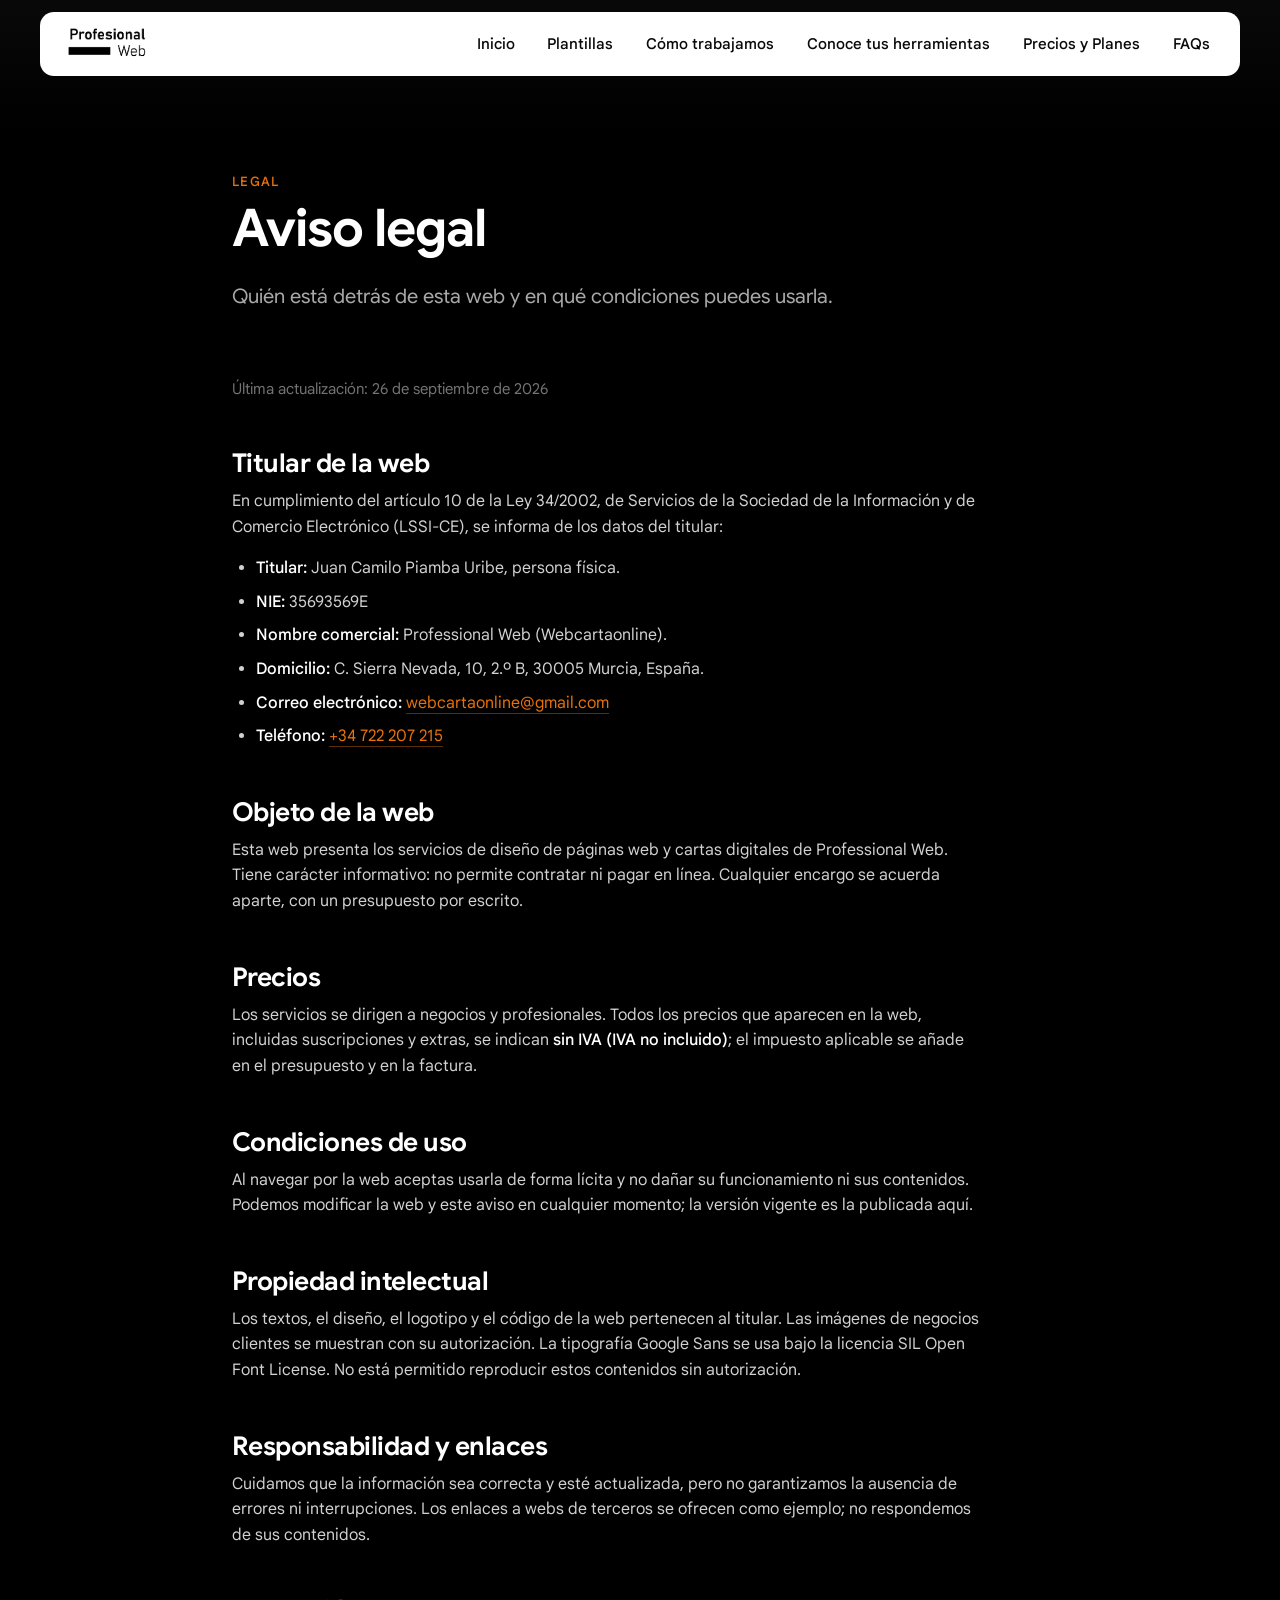
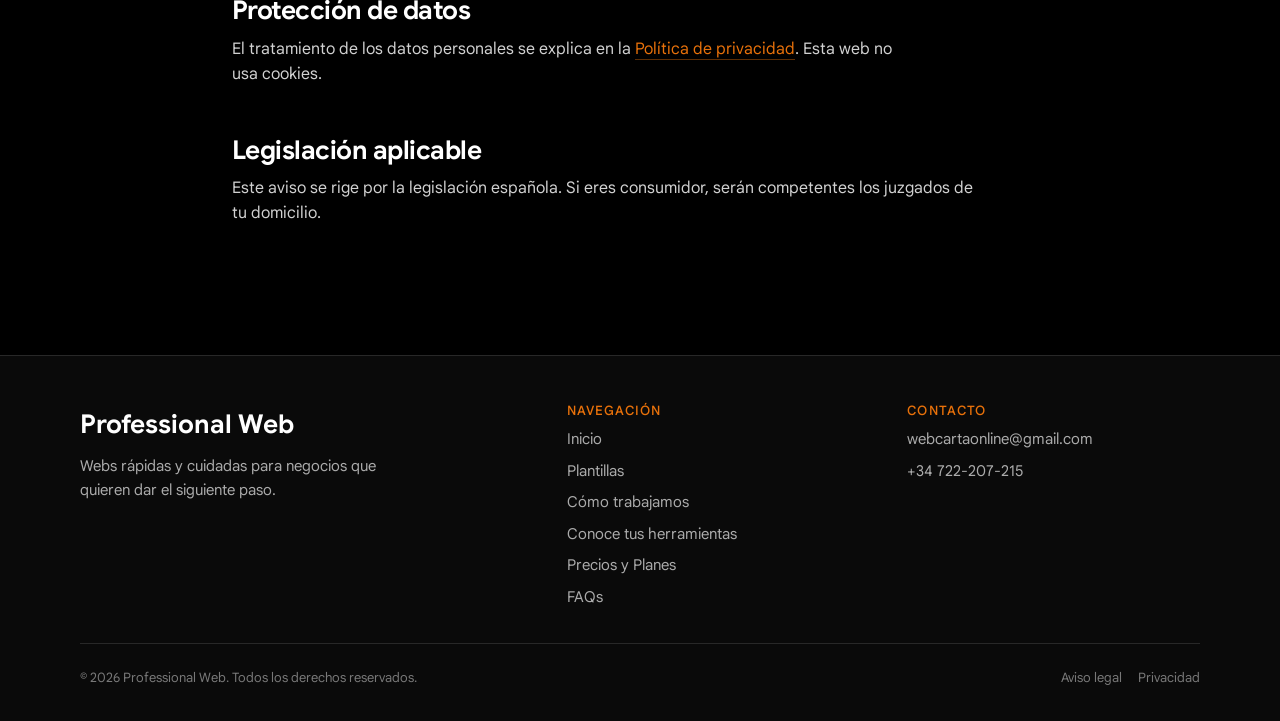
==== aviso-legal.html @ 3899ce71 "política de privacidad" ====
<!DOCTYPE html>
<html lang="es">

<head>
    <meta charset="UTF-8">
    <meta name="viewport" content="width=device-width, initial-scale=1.0">

    <title>Aviso legal — Professional Web</title>
    <meta name="description" content="Datos del titular de Professional Web y condiciones de uso de la web.">
    <meta name="theme-color" content="#0a0a0a">

    <!-- Favicon: .ico para compatibilidad amplia, .png para pantallas de alta densidad -->
    <link rel="icon" href="Recursos/img/Logo/favicon.ico" sizes="32x32">
    <link rel="icon" href="Recursos/img/Logo/favicon.png" type="image/png">
    <link rel="apple-touch-icon" href="Recursos/img/Logo/favicon.png">

    <!-- Google Sans servida desde el propio dominio (sin peticiones a Google) -->
    <link rel="preload" href="Recursos/fonts/GoogleSans-Variable.woff2" as="font" type="font/woff2" crossorigin>

    <link rel="stylesheet" href="index.css">

    <!-- Guardián de la animación de entrada: marca el documento antes de pintar
         para que no haya parpadeo. Si el navegador no soporta IntersectionObserver
         o se pide reducir el movimiento, no se marca y todo se ve desde el inicio. -->
    <script>
        if ("IntersectionObserver" in window &&
            !window.matchMedia("(prefers-reduced-motion: reduce)").matches) {
            document.documentElement.classList.add("js-reveal");
        }
    </script>

    <!-- Componentes compartidos (cabecera y pie). Van SIN defer para que las
         etiquetas <pw-header> y <pw-footer> se pinten junto con la página. -->
    <script src="js/components/site-data.js"></script>
    <script src="js/components/atoms.js"></script>
    <script src="js/components/molecules.js"></script>
    <script src="js/components/organisms.js"></script>

    <script src="js/navbar.js" defer></script>
    <script src="js/reveal.js" defer></script>
</head>

<body>

    <!-- Cabecera: skip-link + navbar + ventana de navegación móvil (js/components/organisms.js) -->
    <pw-header current="aviso-legal.html"></pw-header>

    <main id="contenido">

        <section class="section section--below-nav" aria-labelledby="aviso-titulo">
            <div class="container container--narrow">

                <div class="page-header">
                    <p class="page-header__eyebrow">Legal</p>
                    <h1 class="page-header__title" id="aviso-titulo">Aviso legal</h1>
                    <p class="page-header__lead">
                        Quién está detrás de esta web y en qué condiciones puedes usarla.
                    </p>
                </div>

                <div class="legal">
                    <p class="legal__updated">Última actualización: 26 de septiembre de 2026</p>

                    <h2>Titular de la web</h2>
                    <p>En cumplimiento del artículo 10 de la Ley 34/2002, de Servicios de la Sociedad de la Información y de Comercio Electrónico (LSSI-CE), se informa de los datos del titular:</p>
                    <ul>
                        <li><strong>Titular:</strong> Juan Camilo Piamba Uribe, persona física.</li>
                        <li><strong>NIE:</strong> 35693569E</li>
                        <li><strong>Nombre comercial:</strong> Professional Web (Webcartaonline).</li>
                        <li><strong>Domicilio:</strong> C. Sierra Nevada, 10, 2.º B, 30005 Murcia, España.</li>
                        <li><strong>Correo electrónico:</strong> <a href="mailto:webcartaonline@gmail.com">webcartaonline@gmail.com</a></li>
                        <li><strong>Teléfono:</strong> <a href="tel:+34722207215">+34 722 207 215</a></li>
                    </ul>

                    <h2>Objeto de la web</h2>
                    <p>Esta web presenta los servicios de diseño de páginas web y cartas digitales de Professional Web. Tiene carácter informativo: no permite contratar ni pagar en línea. Cualquier encargo se acuerda aparte, con un presupuesto por escrito.</p>

                    <h2>Precios</h2>
                    <p>Los servicios se dirigen a negocios y profesionales. Todos los precios que aparecen en la web, incluidas suscripciones y extras, se indican <strong>sin IVA (IVA no incluido)</strong>; el impuesto aplicable se añade en el presupuesto y en la factura.</p>

                    <h2>Condiciones de uso</h2>
                    <p>Al navegar por la web aceptas usarla de forma lícita y no dañar su funcionamiento ni sus contenidos. Podemos modificar la web y este aviso en cualquier momento; la versión vigente es la publicada aquí.</p>

                    <h2>Propiedad intelectual</h2>
                    <p>Los textos, el diseño, el logotipo y el código de la web pertenecen al titular. Las imágenes de negocios clientes se muestran con su autorización. La tipografía Google Sans se usa bajo la licencia SIL Open Font License. No está permitido reproducir estos contenidos sin autorización.</p>

                    <h2>Responsabilidad y enlaces</h2>
                    <p>Cuidamos que la información sea correcta y esté actualizada, pero no garantizamos la ausencia de errores ni interrupciones. Los enlaces a webs de terceros se ofrecen como ejemplo; no respondemos de sus contenidos.</p>

                    <h2>Protección de datos</h2>
                    <p>El tratamiento de los datos personales se explica en la <a href="privacidad.html">Política de privacidad</a>. Esta web no usa cookies.</p>

                    <h2>Legislación aplicable</h2>
                    <p>Este aviso se rige por la legislación española. Si eres consumidor, serán competentes los juzgados de tu domicilio.</p>
                </div>

            </div>
        </section>

    </main>

    <!-- Pie (js/components/organisms.js) -->
    <pw-footer></pw-footer>

</body>

</html>
---- index.css ----
/* ==========================================================================
   PROFESSIONAL WEB — Punto de entrada de estilos.
   Orden de cascada: tokens → base → layout → componentes.
   Cada página solo necesita enlazar este archivo.
   ========================================================================== */

@layer tokens, base, layout, components;

@import url("css/tokens.css") layer(tokens);
@import url("css/base.css") layer(base);
@import url("css/layout.css") layer(layout);

@import url("css/components/button.css") layer(components);
@import url("css/components/navbar.css") layer(components);
@import url("css/components/page-menu.css") layer(components);
@import url("css/components/hero.css") layer(components);
@import url("css/components/marquee.css") layer(components);
@import url("css/components/feature.css") layer(components);
@import url("css/components/page-header.css") layer(components);
@import url("css/components/gallery.css") layer(components);
@import url("css/components/anatomy.css") layer(components);
@import url("css/components/step.css") layer(components);
@import url("css/components/plan.css") layer(components);
@import url("css/components/table.css") layer(components);
@import url("css/components/faq.css") layer(components);
@import url("css/components/cta.css") layer(components);
@import url("css/components/tools.css") layer(components);
@import url("css/components/legal.css") layer(components);
@import url("css/components/footer.css") layer(components);
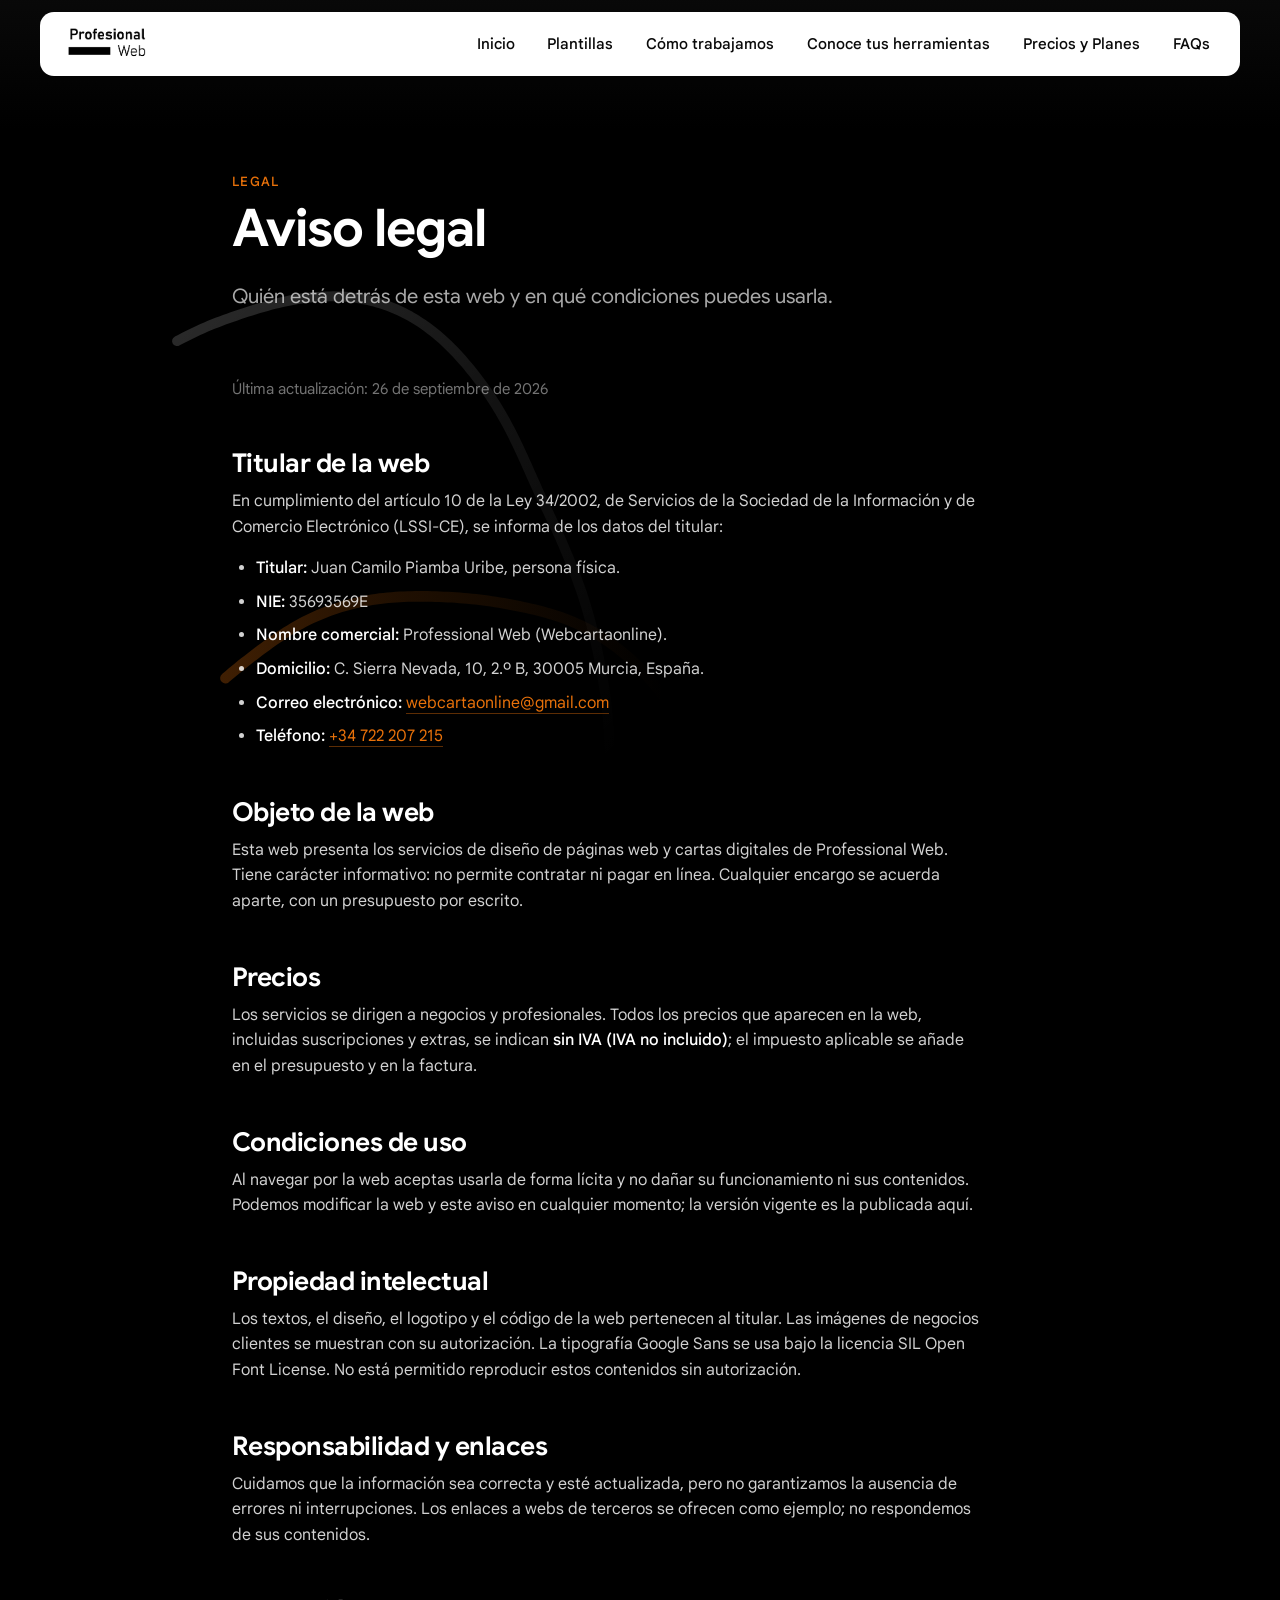
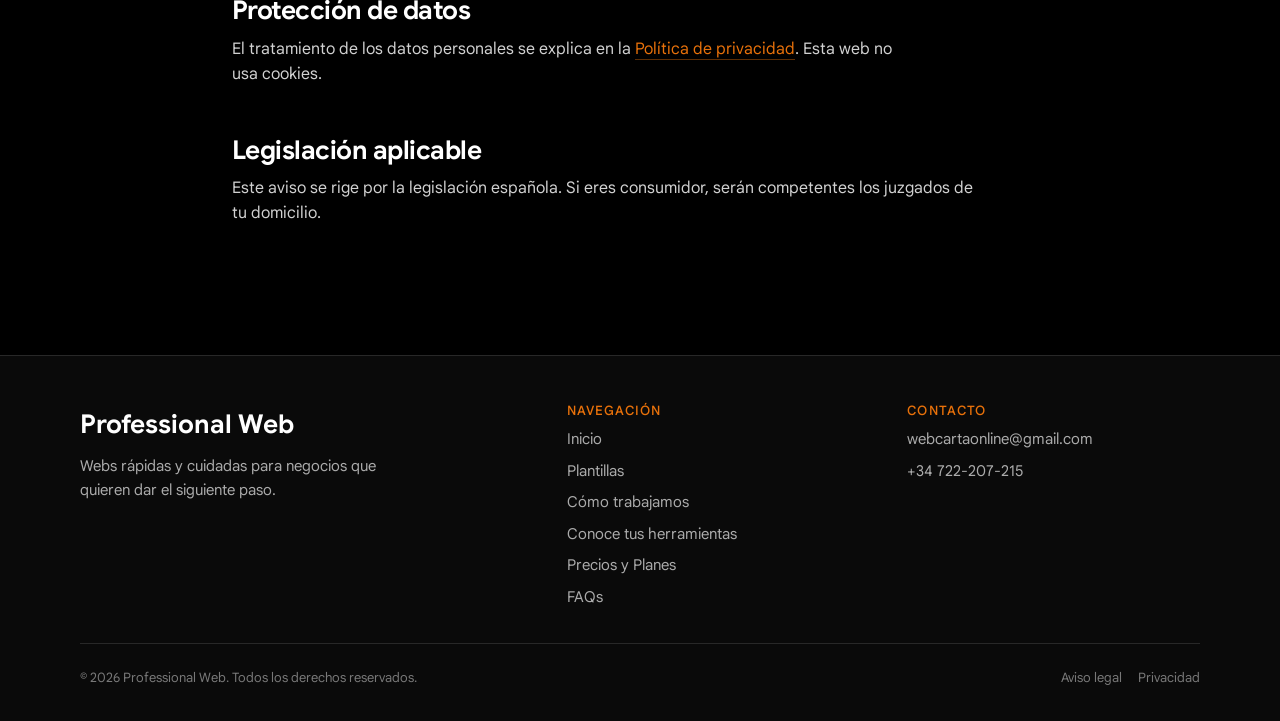
==== commit 2eaffcfb: "Animaciónes" ====
--- a/aviso-legal.html
+++ b/aviso-legal.html
@@ -38,6 +38,8 @@
 
     <script src="js/navbar.js" defer></script>
     <script src="js/reveal.js" defer></script>
+    <script src="js/background-lines.js" defer></script>
+    <script src="js/card-glow.js" defer></script>
 </head>
 
 <body>
--- a/index.css
+++ b/index.css
@@ -27,3 +27,17 @@
 @import url("css/components/tools.css") layer(components);
 @import url("css/components/legal.css") layer(components);
 @import url("css/components/footer.css") layer(components);
+@import url("css/components/glow.css") layer(components);
+
+/* Fondo negro fuera de las capas y con más especificidad: al ser <main>
+   transparente (líneas de fondo), garantiza el negro (en <html>) aunque un visor
+   externo intente anular el fondo de html/body. */
+:root:root {
+    background-color: #000000;
+}
+
+/* El body NO debe pintar fondo propio: taparía la portada y las líneas,
+   que están en capas negativas (z-index < 0). */
+:root:root body {
+    background-color: transparent;
+}
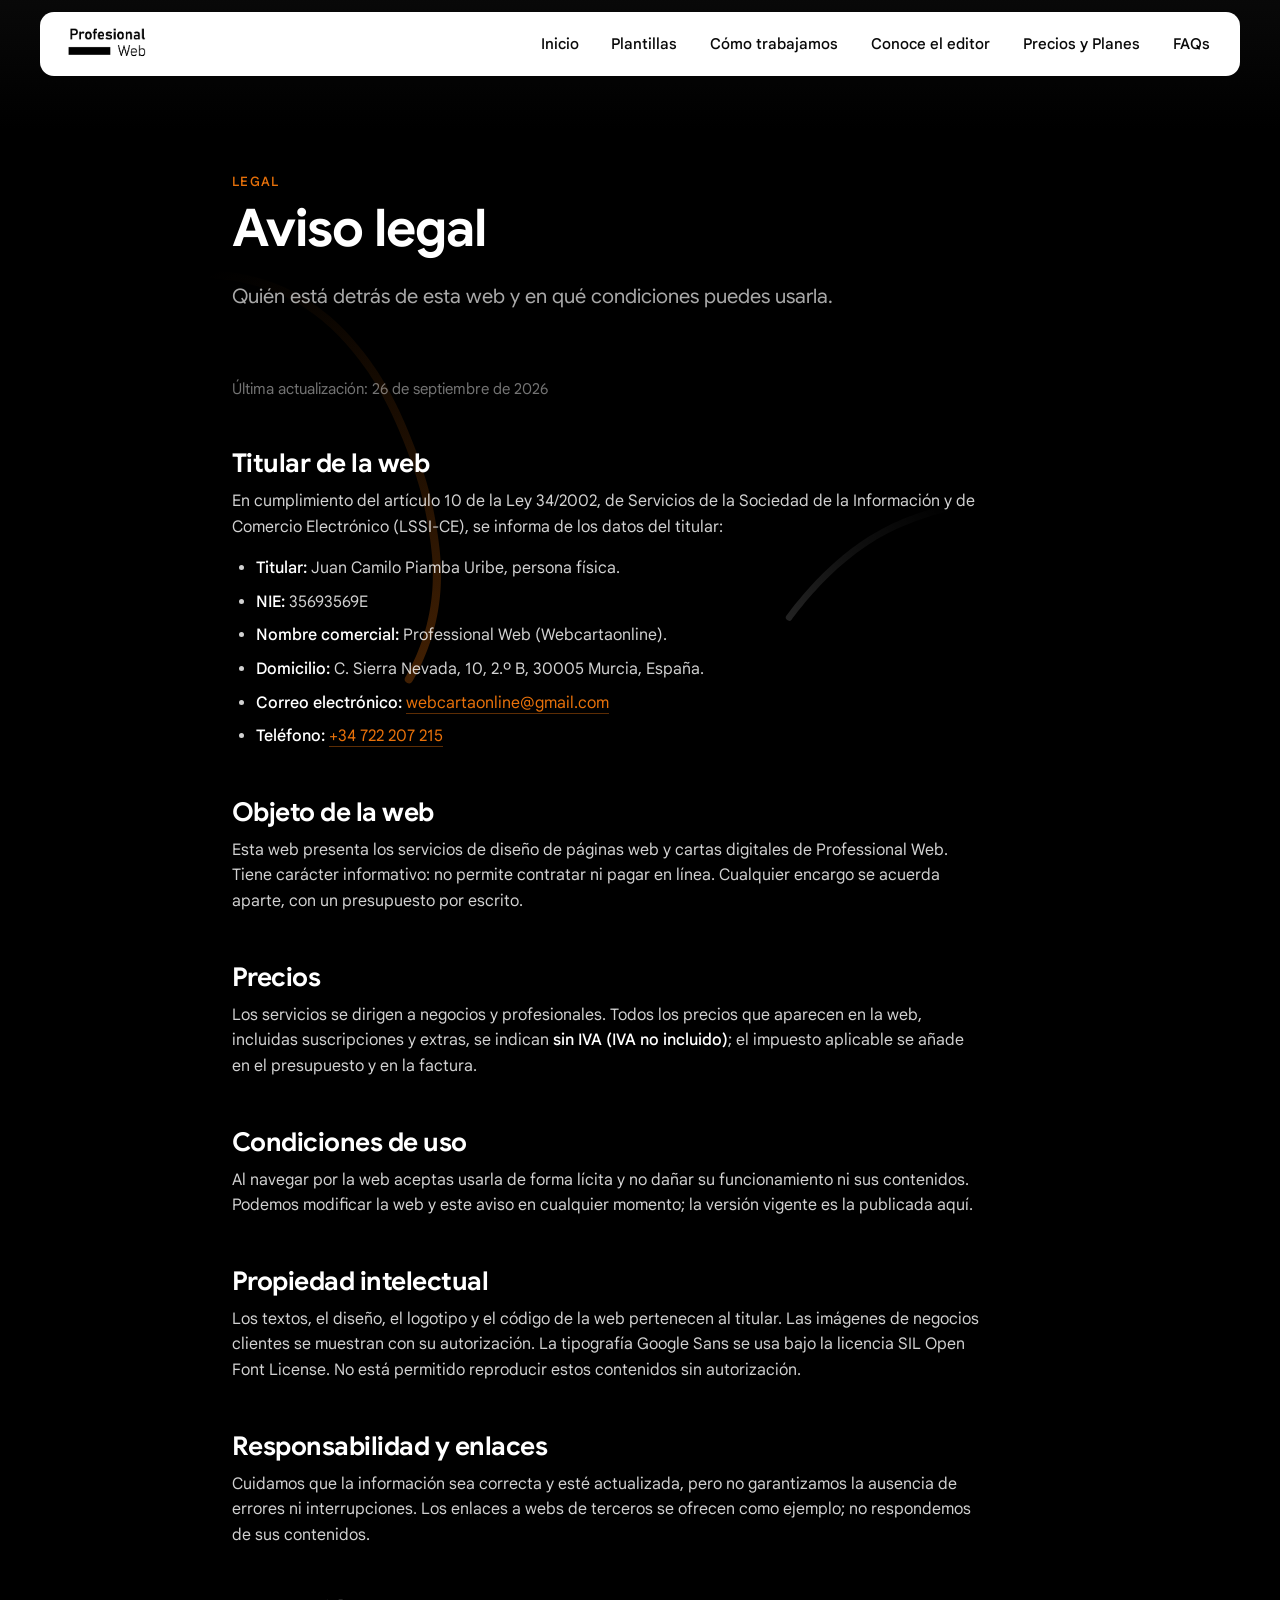
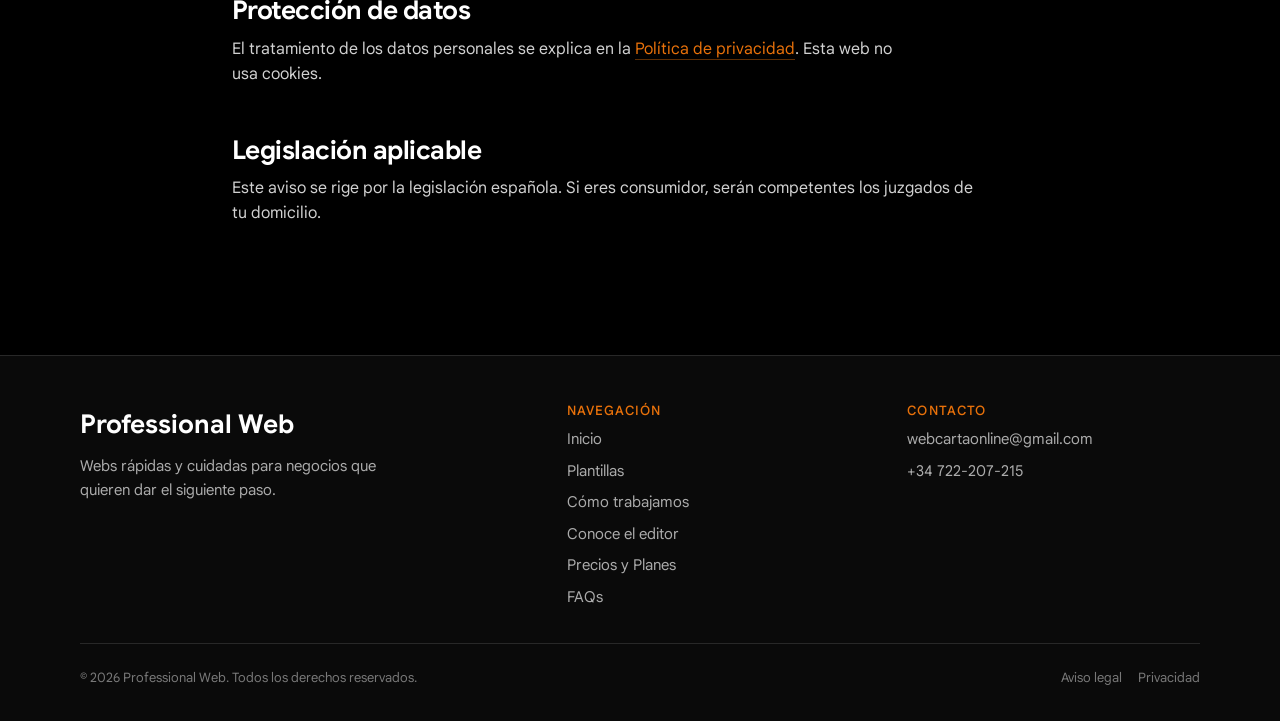
==== commit 482289f9: "Redirige la dirección de GitHub Pages al dominio webcartaonline.com Co-Authored-By: Claude Opus 5.5 " ====
--- a/aviso-legal.html
+++ b/aviso-legal.html
@@ -3,6 +3,7 @@
 
 <head>
     <meta charset="UTF-8">
+    <script src="js/redireccion.js"></script>
     <meta name="viewport" content="width=device-width, initial-scale=1.0">
 
     <title>Aviso legal — Professional Web</title>
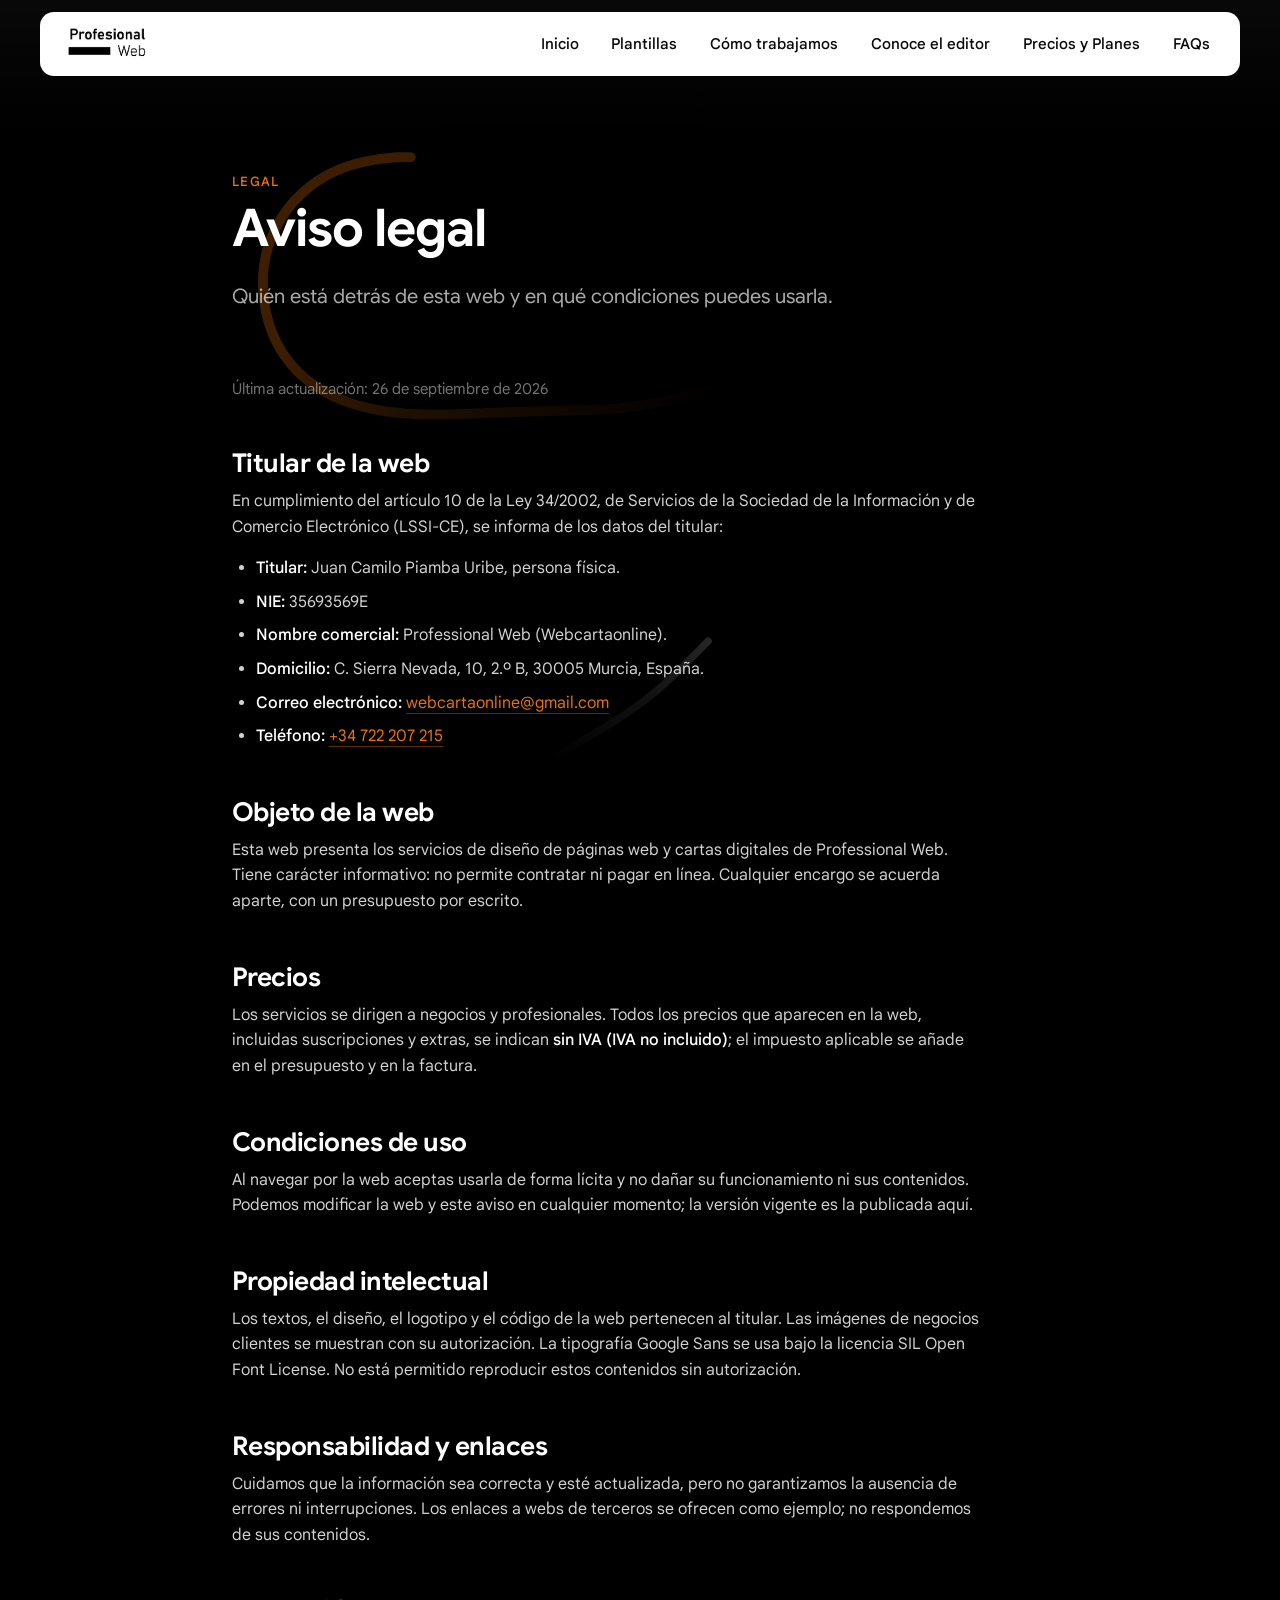
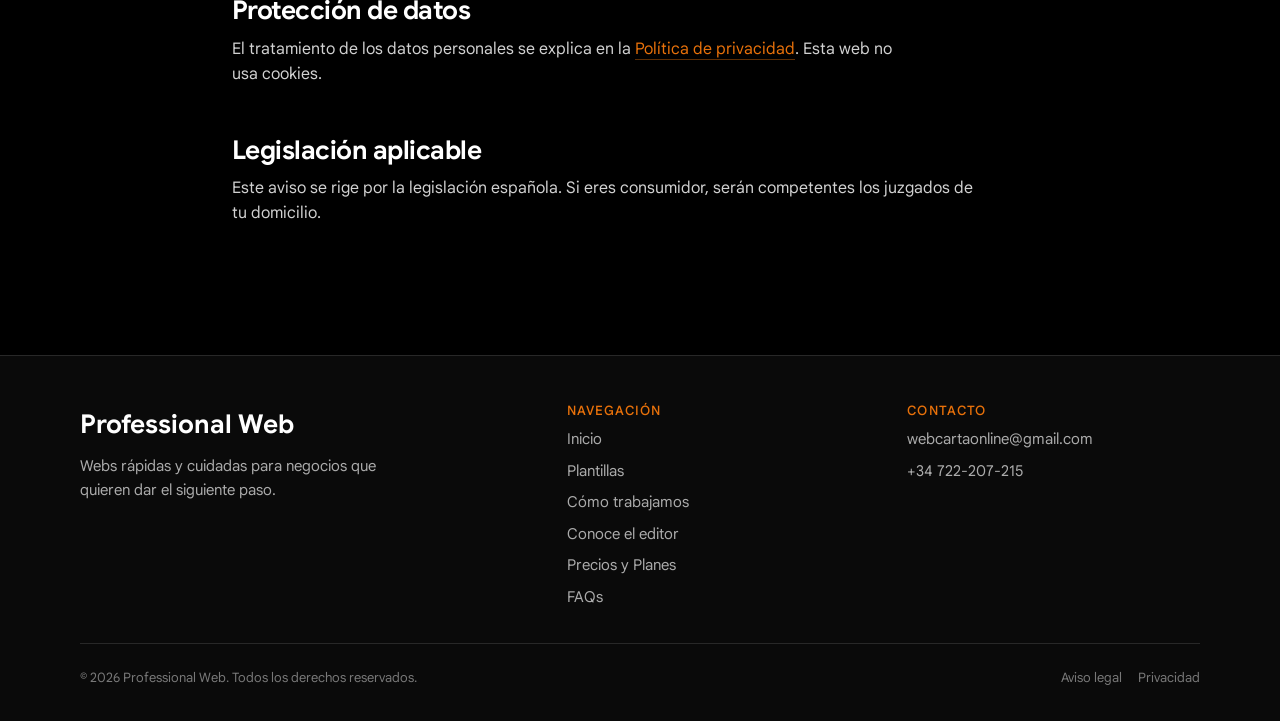
==== commit 86147e0a: "Renombre de información para google" ====
--- a/aviso-legal.html
+++ b/aviso-legal.html
@@ -6,7 +6,7 @@
     <script src="js/redireccion.js"></script>
     <meta name="viewport" content="width=device-width, initial-scale=1.0">
 
-    <title>Aviso legal — Professional Web</title>
+    <title>Aviso legal — webcartaonline</title>
     <meta name="description" content="Datos del titular de Professional Web y condiciones de uso de la web.">
     <meta name="theme-color" content="#0a0a0a">
 
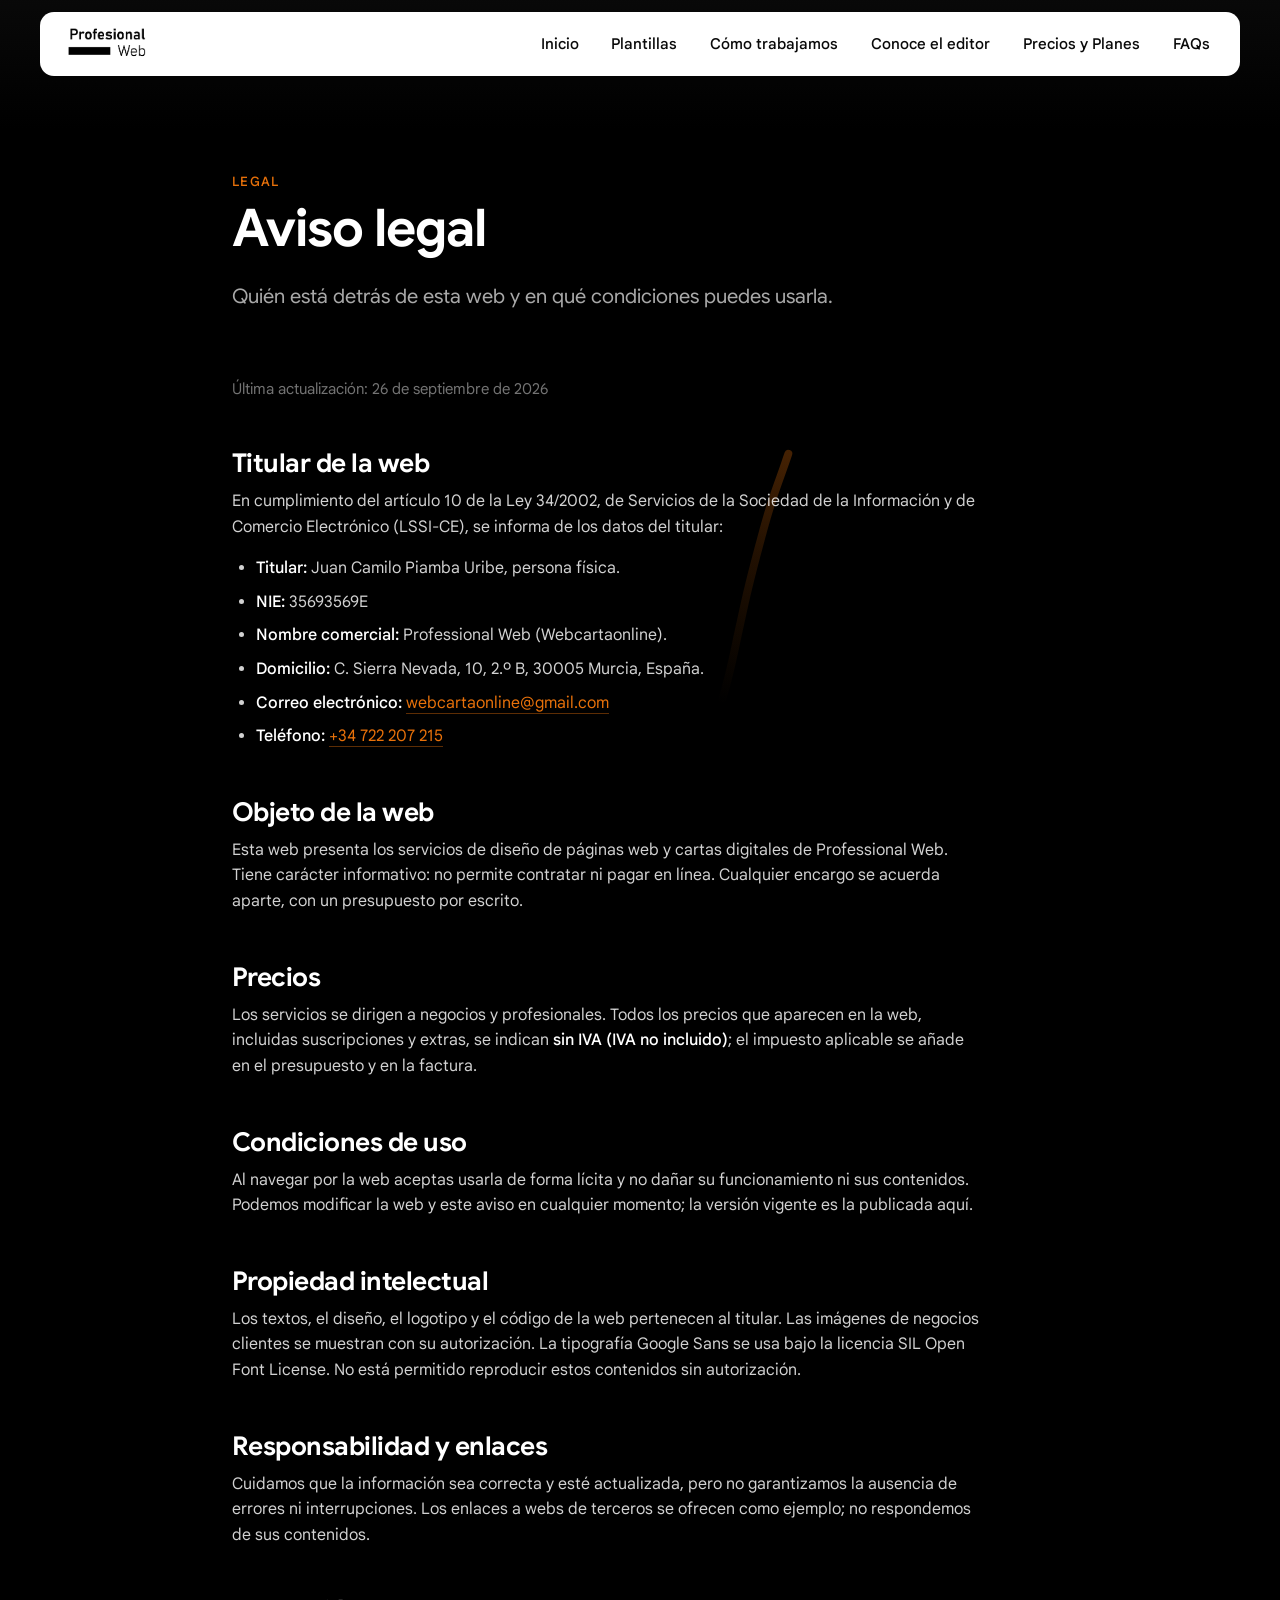
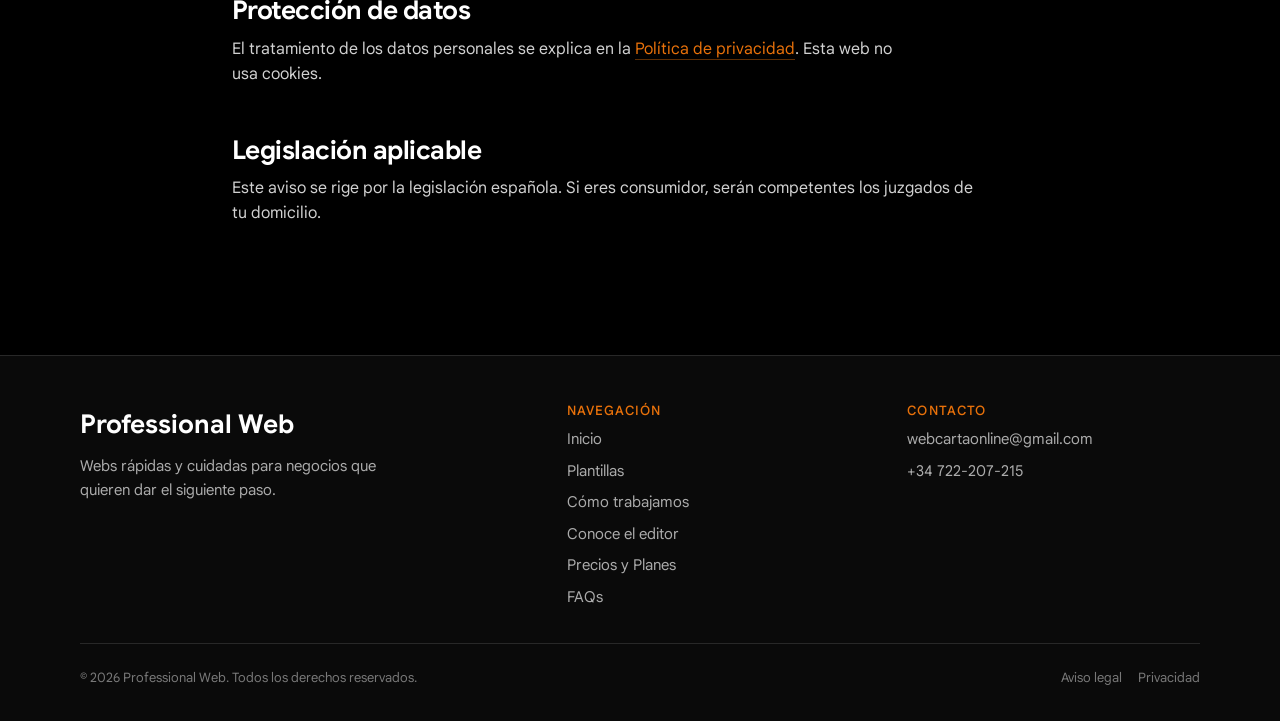
==== commit 08e0dc62: "fix: partes olvidadas" ====
--- a/aviso-legal.html
+++ b/aviso-legal.html
@@ -7,7 +7,7 @@
     <meta name="viewport" content="width=device-width, initial-scale=1.0">
 
     <title>Aviso legal — webcartaonline</title>
-    <meta name="description" content="Datos del titular de Professional Web y condiciones de uso de la web.">
+    <meta name="description" content="Datos del titular de webcartaonline y condiciones de uso de la web.">
     <meta name="theme-color" content="#0a0a0a">
 
     <!-- Favicon: .ico para compatibilidad amplia, .png para pantallas de alta densidad -->
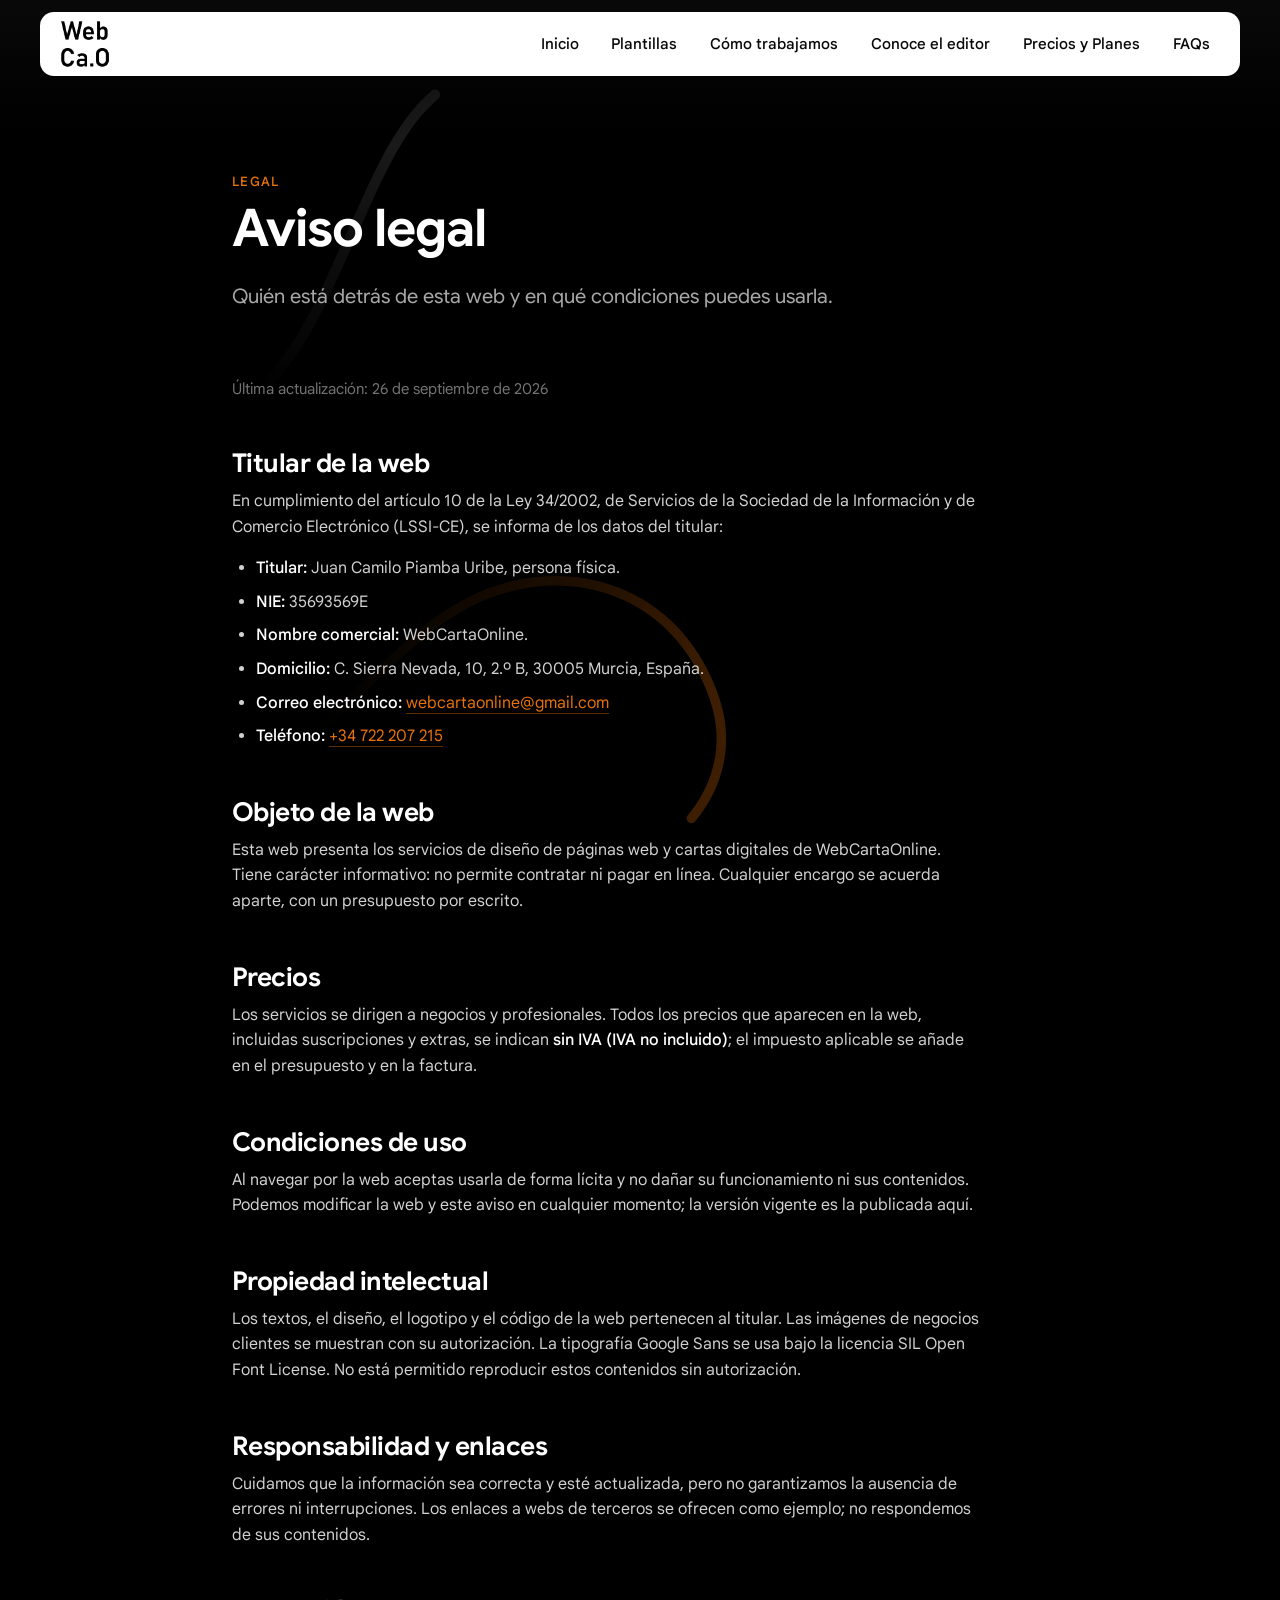
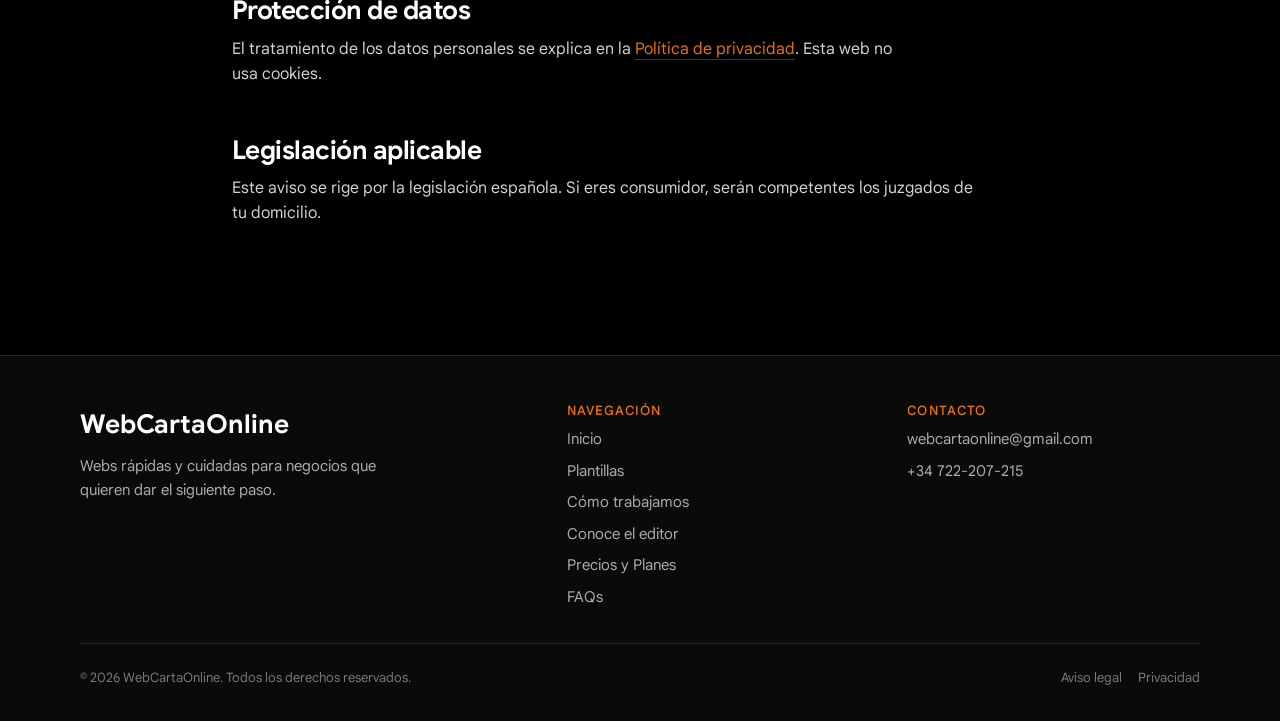
==== commit c41eb052: "Cambia textos, logo, favicon y prefijos internos a WebCartaOnline Co-Authored-By: Claude Opus 5.5 <n" ====
--- a/aviso-legal.html
+++ b/aviso-legal.html
@@ -6,8 +6,8 @@
     <script src="js/redireccion.js"></script>
     <meta name="viewport" content="width=device-width, initial-scale=1.0">
 
-    <title>Aviso legal — webcartaonline</title>
-    <meta name="description" content="Datos del titular de webcartaonline y condiciones de uso de la web.">
+    <title>Aviso legal — WebCartaOnline</title>
+    <meta name="description" content="Datos del titular de WebCartaOnline y condiciones de uso de la web.">
     <meta name="theme-color" content="#0a0a0a">
 
     <!-- Favicon: .ico para compatibilidad amplia, .png para pantallas de alta densidad -->
@@ -31,7 +31,7 @@
     </script>
 
     <!-- Componentes compartidos (cabecera y pie). Van SIN defer para que las
-         etiquetas <pw-header> y <pw-footer> se pinten junto con la página. -->
+         etiquetas <wco-header> y <wco-footer> se pinten junto con la página. -->
     <script src="js/components/site-data.js"></script>
     <script src="js/components/atoms.js"></script>
     <script src="js/components/molecules.js"></script>
@@ -46,7 +46,7 @@
 <body>
 
     <!-- Cabecera: skip-link + navbar + ventana de navegación móvil (js/components/organisms.js) -->
-    <pw-header current="aviso-legal.html"></pw-header>
+    <wco-header current="aviso-legal.html"></wco-header>
 
     <main id="contenido">
 
@@ -69,14 +69,14 @@
                     <ul>
                         <li><strong>Titular:</strong> Juan Camilo Piamba Uribe, persona física.</li>
                         <li><strong>NIE:</strong> 35693569E</li>
-                        <li><strong>Nombre comercial:</strong> Professional Web (Webcartaonline).</li>
+                        <li><strong>Nombre comercial:</strong> WebCartaOnline.</li>
                         <li><strong>Domicilio:</strong> C. Sierra Nevada, 10, 2.º B, 30005 Murcia, España.</li>
                         <li><strong>Correo electrónico:</strong> <a href="mailto:webcartaonline@gmail.com">webcartaonline@gmail.com</a></li>
                         <li><strong>Teléfono:</strong> <a href="tel:+34722207215">+34 722 207 215</a></li>
                     </ul>
 
                     <h2>Objeto de la web</h2>
-                    <p>Esta web presenta los servicios de diseño de páginas web y cartas digitales de Professional Web. Tiene carácter informativo: no permite contratar ni pagar en línea. Cualquier encargo se acuerda aparte, con un presupuesto por escrito.</p>
+                    <p>Esta web presenta los servicios de diseño de páginas web y cartas digitales de WebCartaOnline. Tiene carácter informativo: no permite contratar ni pagar en línea. Cualquier encargo se acuerda aparte, con un presupuesto por escrito.</p>
 
                     <h2>Precios</h2>
                     <p>Los servicios se dirigen a negocios y profesionales. Todos los precios que aparecen en la web, incluidas suscripciones y extras, se indican <strong>sin IVA (IVA no incluido)</strong>; el impuesto aplicable se añade en el presupuesto y en la factura.</p>
@@ -103,7 +103,7 @@
     </main>
 
     <!-- Pie (js/components/organisms.js) -->
-    <pw-footer></pw-footer>
+    <wco-footer></wco-footer>
 
 </body>
 
--- a/index.css
+++ b/index.css
@@ -1,5 +1,5 @@
 /* ==========================================================================
-   PROFESSIONAL WEB — Punto de entrada de estilos.
+   WEBCARTAONLINE — Punto de entrada de estilos.
    Orden de cascada: tokens → base → layout → componentes.
    Cada página solo necesita enlazar este archivo.
    ========================================================================== */
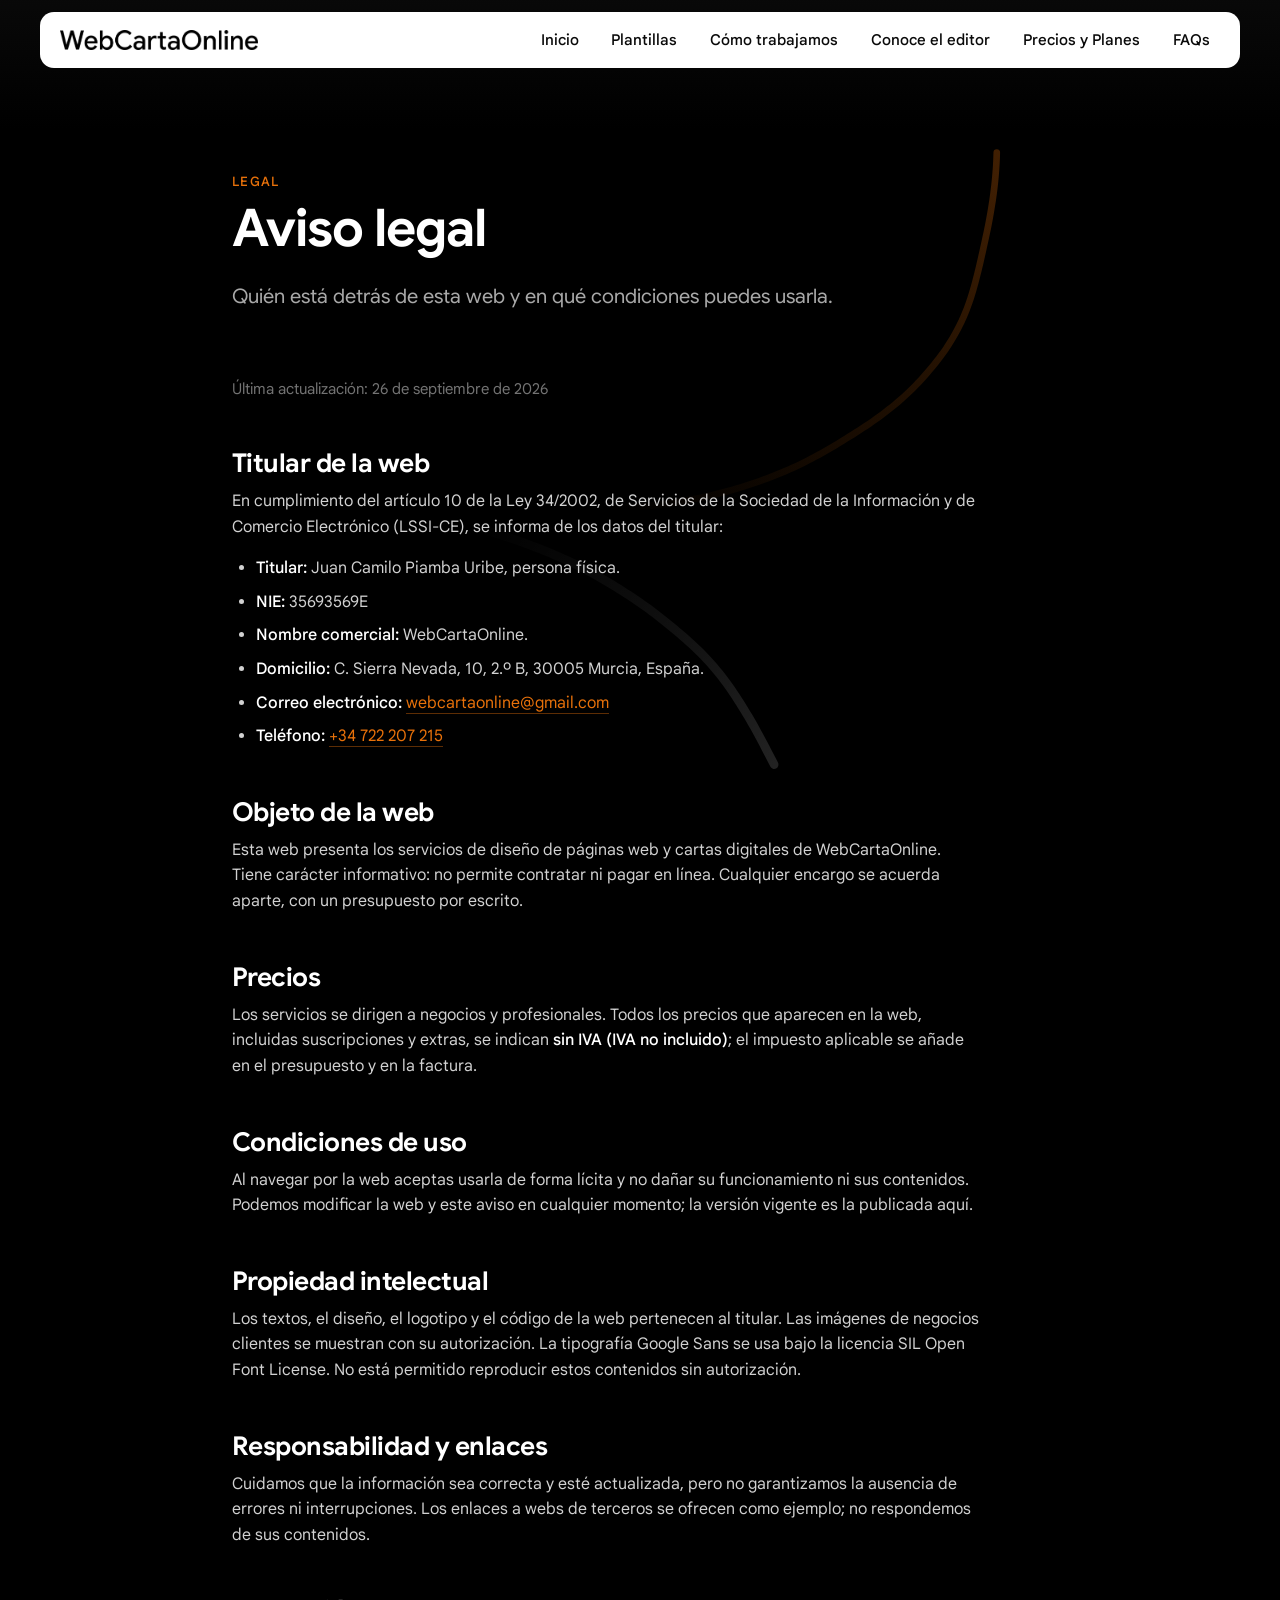
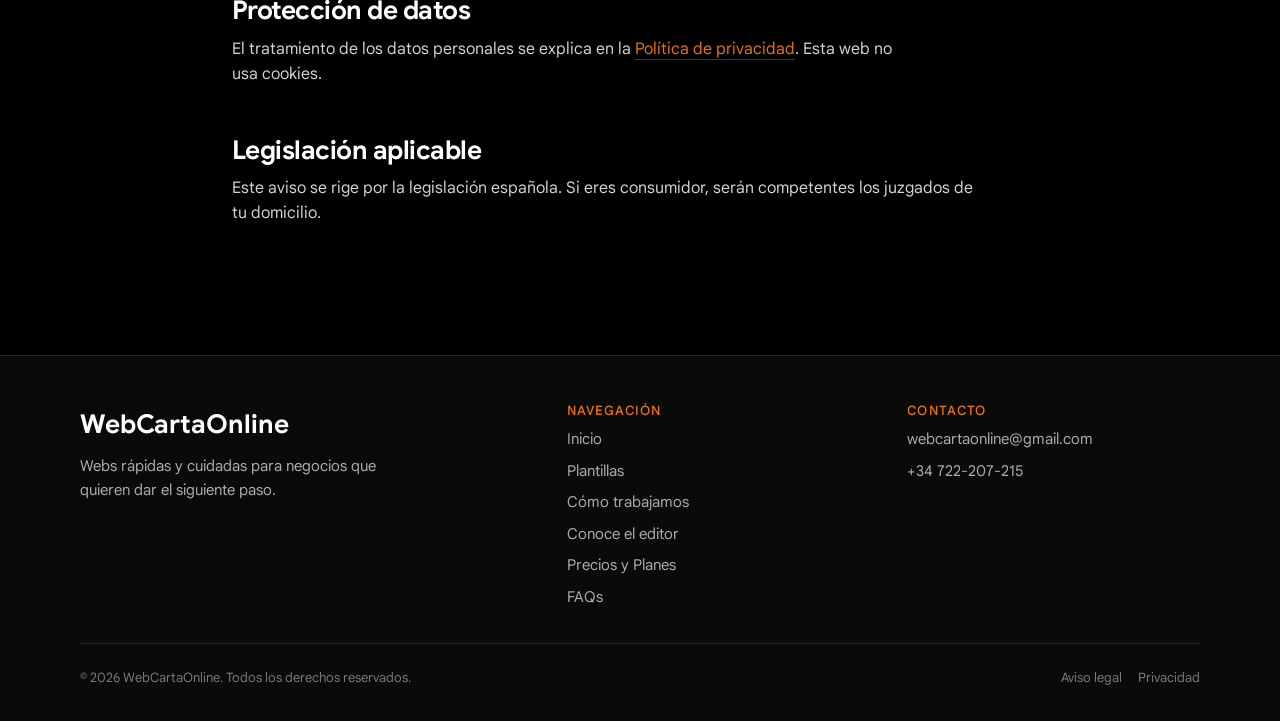
==== commit a79cf048: "Arregla la barra que no salía por la caché y pone el logotipo de texto Cloudflare guarda CSS, JS e i" ====
--- a/aviso-legal.html
+++ b/aviso-legal.html
@@ -3,7 +3,7 @@
 
 <head>
     <meta charset="UTF-8">
-    <script src="js/redireccion.js"></script>
+    <script src="js/redireccion.js?v=2026-11-02"></script>
     <meta name="viewport" content="width=device-width, initial-scale=1.0">
 
     <title>Aviso legal — WebCartaOnline</title>
@@ -11,14 +11,14 @@
     <meta name="theme-color" content="#0a0a0a">
 
     <!-- Favicon: .ico para compatibilidad amplia, .png para pantallas de alta densidad -->
-    <link rel="icon" href="Recursos/img/Logo/favicon.ico" sizes="32x32">
-    <link rel="icon" href="Recursos/img/Logo/favicon.png" type="image/png">
-    <link rel="apple-touch-icon" href="Recursos/img/Logo/favicon.png">
+    <link rel="icon" href="Recursos/img/Logo/favicon.ico?v=2026-11-02" sizes="32x32">
+    <link rel="icon" href="Recursos/img/Logo/favicon.png?v=2026-11-02" type="image/png">
+    <link rel="apple-touch-icon" href="Recursos/img/Logo/favicon.png?v=2026-11-02">
 
     <!-- Google Sans servida desde el propio dominio (sin peticiones a Google) -->
     <link rel="preload" href="Recursos/fonts/GoogleSans-Variable.woff2" as="font" type="font/woff2" crossorigin>
 
-    <link rel="stylesheet" href="index.css">
+    <link rel="stylesheet" href="index.css?v=2026-11-02">
 
     <!-- Guardián de la animación de entrada: marca el documento antes de pintar
          para que no haya parpadeo. Si el navegador no soporta IntersectionObserver
@@ -32,15 +32,15 @@
 
     <!-- Componentes compartidos (cabecera y pie). Van SIN defer para que las
          etiquetas <wco-header> y <wco-footer> se pinten junto con la página. -->
-    <script src="js/components/site-data.js"></script>
-    <script src="js/components/atoms.js"></script>
-    <script src="js/components/molecules.js"></script>
-    <script src="js/components/organisms.js"></script>
+    <script src="js/components/site-data.js?v=2026-11-02"></script>
+    <script src="js/components/atoms.js?v=2026-11-02"></script>
+    <script src="js/components/molecules.js?v=2026-11-02"></script>
+    <script src="js/components/organisms.js?v=2026-11-02"></script>
 
-    <script src="js/navbar.js" defer></script>
-    <script src="js/reveal.js" defer></script>
-    <script src="js/background-lines.js" defer></script>
-    <script src="js/card-glow.js" defer></script>
+    <script src="js/navbar.js?v=2026-11-02" defer></script>
+    <script src="js/reveal.js?v=2026-11-02" defer></script>
+    <script src="js/background-lines.js?v=2026-11-02" defer></script>
+    <script src="js/card-glow.js?v=2026-11-02" defer></script>
 </head>
 
 <body>
--- a/index.css
+++ b/index.css
@@ -6,28 +6,28 @@
 
 @layer tokens, base, layout, components;
 
-@import url("css/tokens.css") layer(tokens);
-@import url("css/base.css") layer(base);
-@import url("css/layout.css") layer(layout);
+@import url("css/tokens.css?v=2026-11-02") layer(tokens);
+@import url("css/base.css?v=2026-11-02") layer(base);
+@import url("css/layout.css?v=2026-11-02") layer(layout);
 
-@import url("css/components/button.css") layer(components);
-@import url("css/components/navbar.css") layer(components);
-@import url("css/components/page-menu.css") layer(components);
-@import url("css/components/hero.css") layer(components);
-@import url("css/components/marquee.css") layer(components);
-@import url("css/components/feature.css") layer(components);
-@import url("css/components/page-header.css") layer(components);
-@import url("css/components/gallery.css") layer(components);
-@import url("css/components/anatomy.css") layer(components);
-@import url("css/components/step.css") layer(components);
-@import url("css/components/plan.css") layer(components);
-@import url("css/components/table.css") layer(components);
-@import url("css/components/faq.css") layer(components);
-@import url("css/components/cta.css") layer(components);
-@import url("css/components/tools.css") layer(components);
-@import url("css/components/legal.css") layer(components);
-@import url("css/components/footer.css") layer(components);
-@import url("css/components/glow.css") layer(components);
+@import url("css/components/button.css?v=2026-11-02") layer(components);
+@import url("css/components/navbar.css?v=2026-11-02") layer(components);
+@import url("css/components/page-menu.css?v=2026-11-02") layer(components);
+@import url("css/components/hero.css?v=2026-11-02") layer(components);
+@import url("css/components/marquee.css?v=2026-11-02") layer(components);
+@import url("css/components/feature.css?v=2026-11-02") layer(components);
+@import url("css/components/page-header.css?v=2026-11-02") layer(components);
+@import url("css/components/gallery.css?v=2026-11-02") layer(components);
+@import url("css/components/anatomy.css?v=2026-11-02") layer(components);
+@import url("css/components/step.css?v=2026-11-02") layer(components);
+@import url("css/components/plan.css?v=2026-11-02") layer(components);
+@import url("css/components/table.css?v=2026-11-02") layer(components);
+@import url("css/components/faq.css?v=2026-11-02") layer(components);
+@import url("css/components/cta.css?v=2026-11-02") layer(components);
+@import url("css/components/tools.css?v=2026-11-02") layer(components);
+@import url("css/components/legal.css?v=2026-11-02") layer(components);
+@import url("css/components/footer.css?v=2026-11-02") layer(components);
+@import url("css/components/glow.css?v=2026-11-02") layer(components);
 
 /* Fondo negro fuera de las capas y con más especificidad: al ser <main>
    transparente (líneas de fondo), garantiza el negro (en <html>) aunque un visor
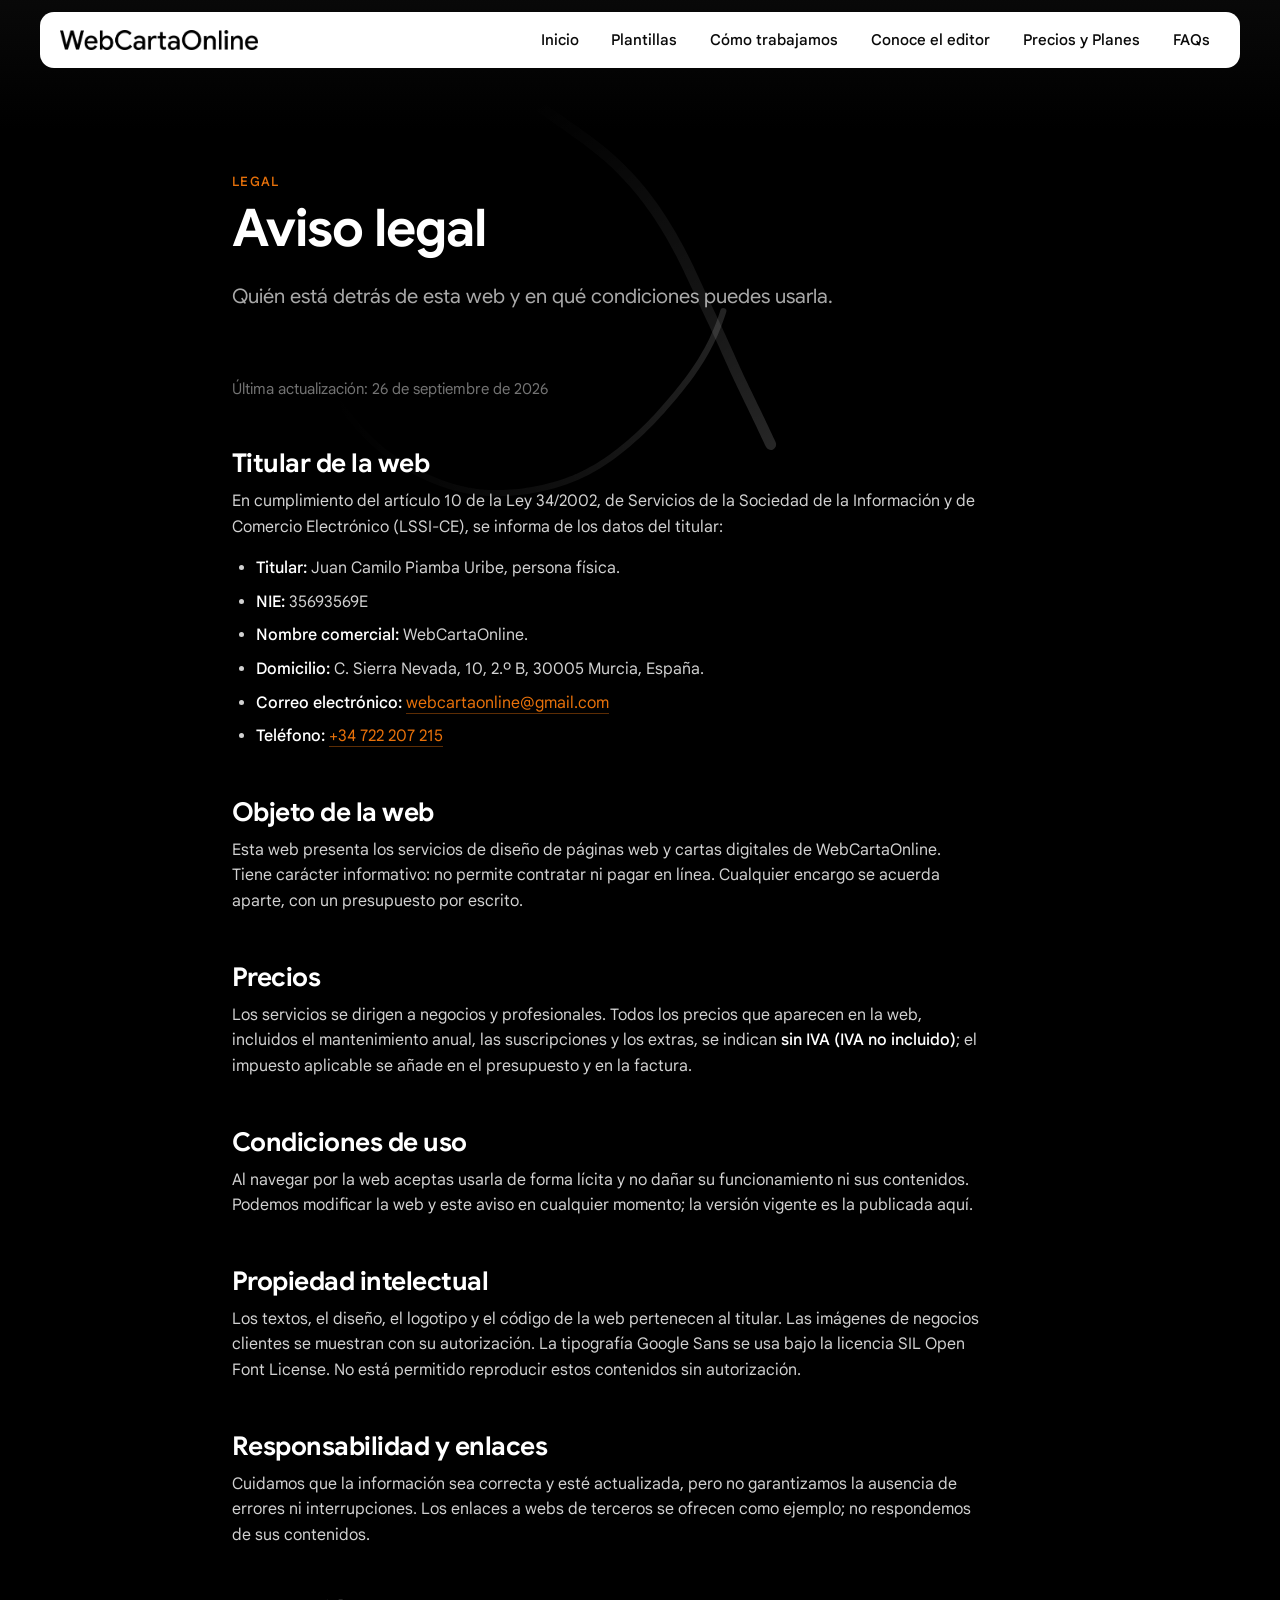
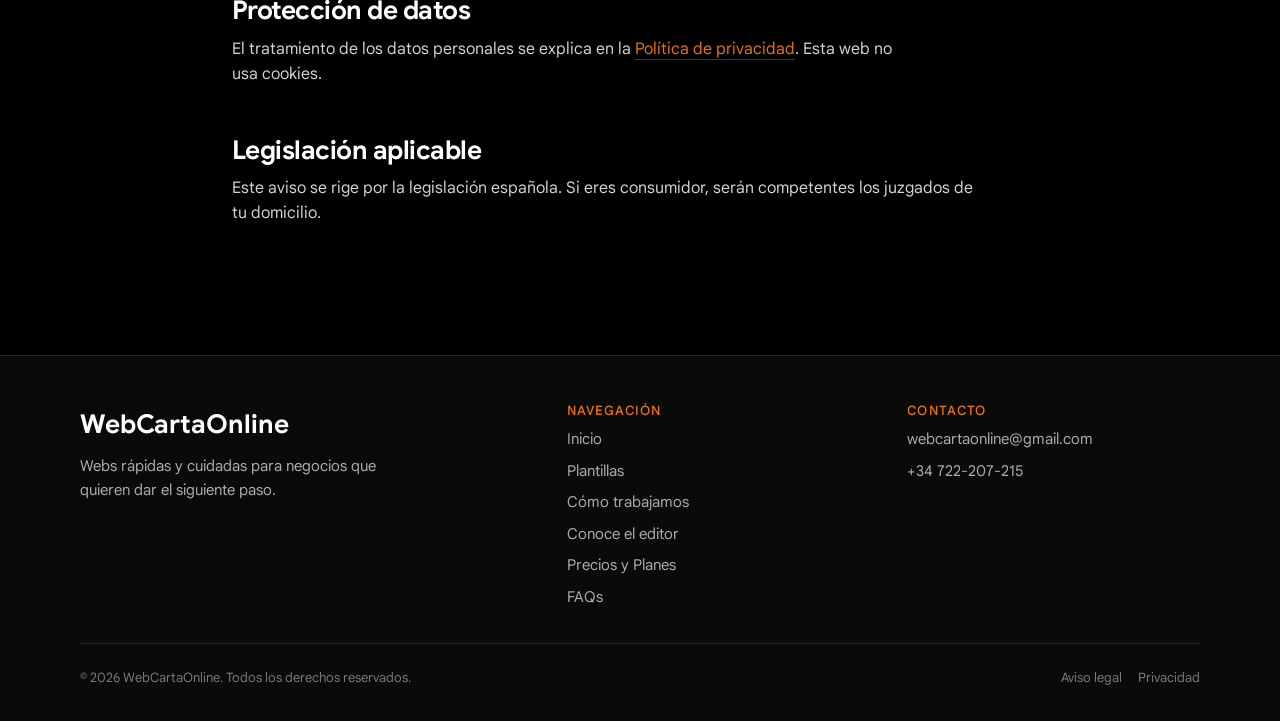
==== commit 8e0f2ff0: "Actualización de precios" ====
--- a/aviso-legal.html
+++ b/aviso-legal.html
@@ -79,7 +79,7 @@
                     <p>Esta web presenta los servicios de diseño de páginas web y cartas digitales de WebCartaOnline. Tiene carácter informativo: no permite contratar ni pagar en línea. Cualquier encargo se acuerda aparte, con un presupuesto por escrito.</p>
 
                     <h2>Precios</h2>
-                    <p>Los servicios se dirigen a negocios y profesionales. Todos los precios que aparecen en la web, incluidas suscripciones y extras, se indican <strong>sin IVA (IVA no incluido)</strong>; el impuesto aplicable se añade en el presupuesto y en la factura.</p>
+                    <p>Los servicios se dirigen a negocios y profesionales. Todos los precios que aparecen en la web, incluidos el mantenimiento anual, las suscripciones y los extras, se indican <strong>sin IVA (IVA no incluido)</strong>; el impuesto aplicable se añade en el presupuesto y en la factura.</p>
 
                     <h2>Condiciones de uso</h2>
                     <p>Al navegar por la web aceptas usarla de forma lícita y no dañar su funcionamiento ni sus contenidos. Podemos modificar la web y este aviso en cualquier momento; la versión vigente es la publicada aquí.</p>
